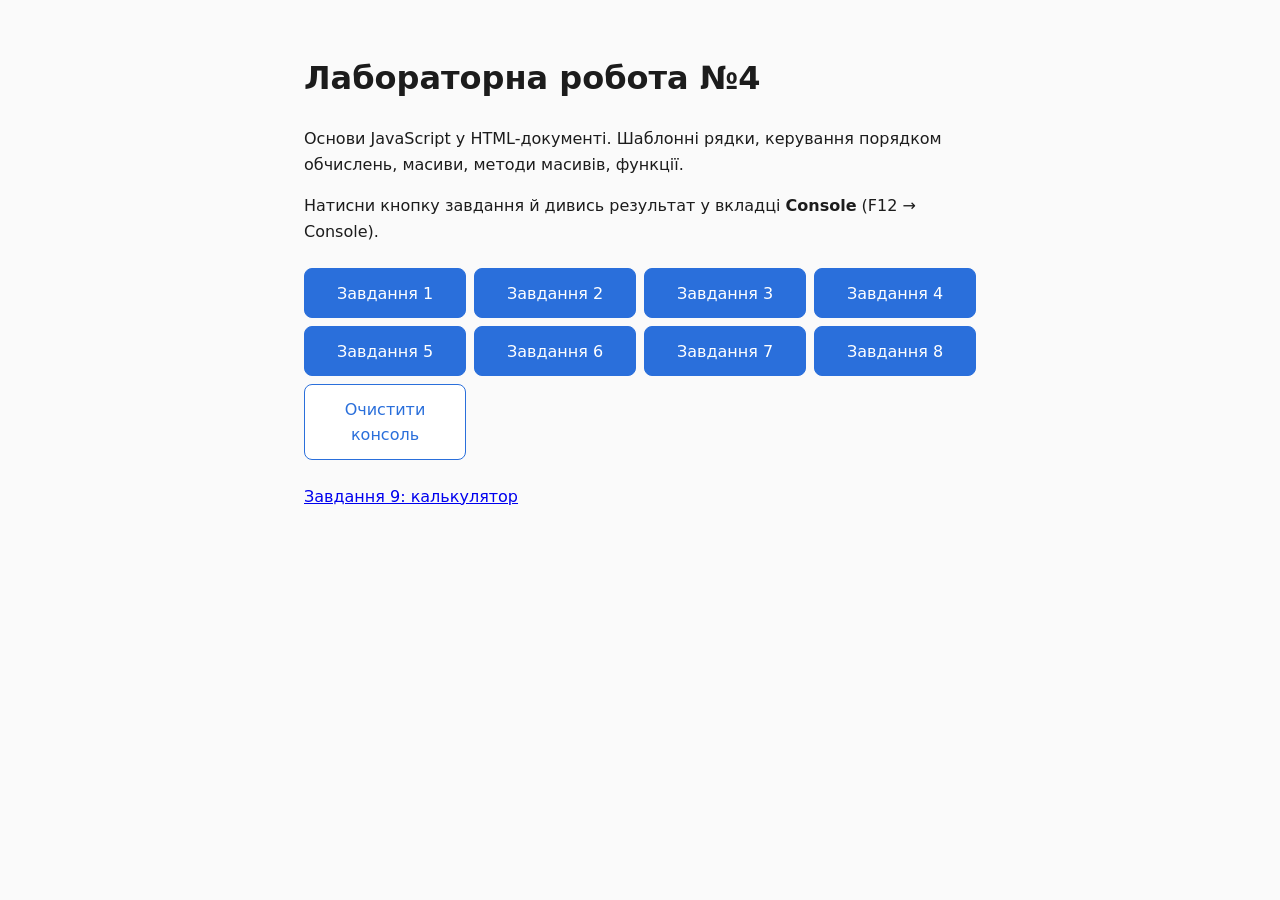
==== index.html @ 370f6a35 "Lab 4: task 1-9" ====
<!DOCTYPE html>
<html lang="uk">
<head>
    <meta charset="UTF-8">
    <meta name="viewport" content="width=device-width, initial-scale=1">
    <title>ЛР №4 — Основи JavaScript</title>
    <link rel="icon" href="data:,">
    <link rel="stylesheet" href="style.css">
</head>
<body>
    <main>
        <h1>Лабораторна робота №4</h1>
        <p>Основи JavaScript у HTML-документі. Шаблонні рядки, керування порядком обчислень, масиви, методи масивів, функції.</p>
        <p>Натисни кнопку завдання й дивись результат у вкладці <strong>Console</strong> (F12 → Console).</p>

        <section class="task-buttons">
            <button data-task="1">Завдання 1</button>
            <button data-task="2">Завдання 2</button>
            <button data-task="3">Завдання 3</button>
            <button data-task="4">Завдання 4</button>
            <button data-task="5">Завдання 5</button>
            <button data-task="6">Завдання 6</button>
            <button data-task="7">Завдання 7</button>
            <button data-task="8">Завдання 8</button>
            <button id="clear-console" class="secondary">Очистити консоль</button>
        </section>

        <p><a href="calculator.html">Завдання 9: калькулятор</a></p>
    </main>

  <script src="js/lesson-4.js"></script>
</body>
</html>
---- style.css ----
body {
    font-family: system-ui, sans-serif;
    line-height: 1.6;
    margin: 0;
    padding: 2rem 1rem;
    color: #1c1c1c;
    background: #fafafa;
}

main {
    max-width: 42rem;
    margin: 0 auto;
}

.calc {
    max-width: 20rem;
    padding: 1rem;
    border: 1px solid #c9c9c9;
    border-radius: 0.75rem;
    background: #fff;
}

.calc-screen {
    min-height: 4.5rem;
    margin-bottom: 0.75rem;
    padding: 0.5rem 0.75rem;
    text-align: right;
    border-radius: 0.5rem;
    background: #f0f0f0;
    overflow: hidden;
}

.calc-expression {
    min-height: 1.25rem;
    font-size: 0.9rem;
    color: #666;
}

.calc-display {
    font-size: 2rem;
    font-variant-numeric: tabular-nums;
    overflow-wrap: anywhere;
}

.calc-keys {
    display: grid;
    grid-template-columns: repeat(4, 1fr);
    gap: 0.5rem;
}

.calc-keys button {
    padding: 0.8rem 0;
    font: inherit;
    font-size: 1.1rem;
    border: 1px solid #c9c9c9;
    border-radius: 0.5rem;
    background: #fafafa;
    cursor: pointer;
}

.calc-keys button:hover { 
    background: #eee; 
}

.calc-keys button:focus-visible { 
    outline: 2px solid #2a6fdb; 
    outline-offset: 2px; 
}

.calc-keys .op { 
    background: #e6eefc; 
}

.calc-keys .fn { 
    background: #f3f0e6; 
}

.calc-keys .eq { 
    grid-column: span 3; 
    background: #2a6fdb; 
    color: #fff; 
    border-color: #2a6fdb; 
}

.calc-keys .eq:hover { 
    background: #1f5bb8; 
}

.task-buttons {
    display: grid;
    grid-template-columns: repeat(auto-fill, minmax(9rem, 1fr));
    gap: 0.5rem;
    margin: 1.5rem 0;
}

.task-buttons button {
    padding: 0.7rem 1rem;
    font: inherit;
    border: 1px solid #2a6fdb;
    border-radius: 0.5rem;
    background: #2a6fdb;
    color: #fff;
    cursor: pointer;
}

.task-buttons button:hover { 
    background: #1f5bb8; 
}

.task-buttons button:focus-visible { 
    outline: 2px solid #1c1c1c; 
    outline-offset: 2px; 
}

.task-buttons button.secondary {
    background: #fff;
    color: #2a6fdb;
}

.task-buttons button.secondary:hover { 
    background: #e6eefc; 
}
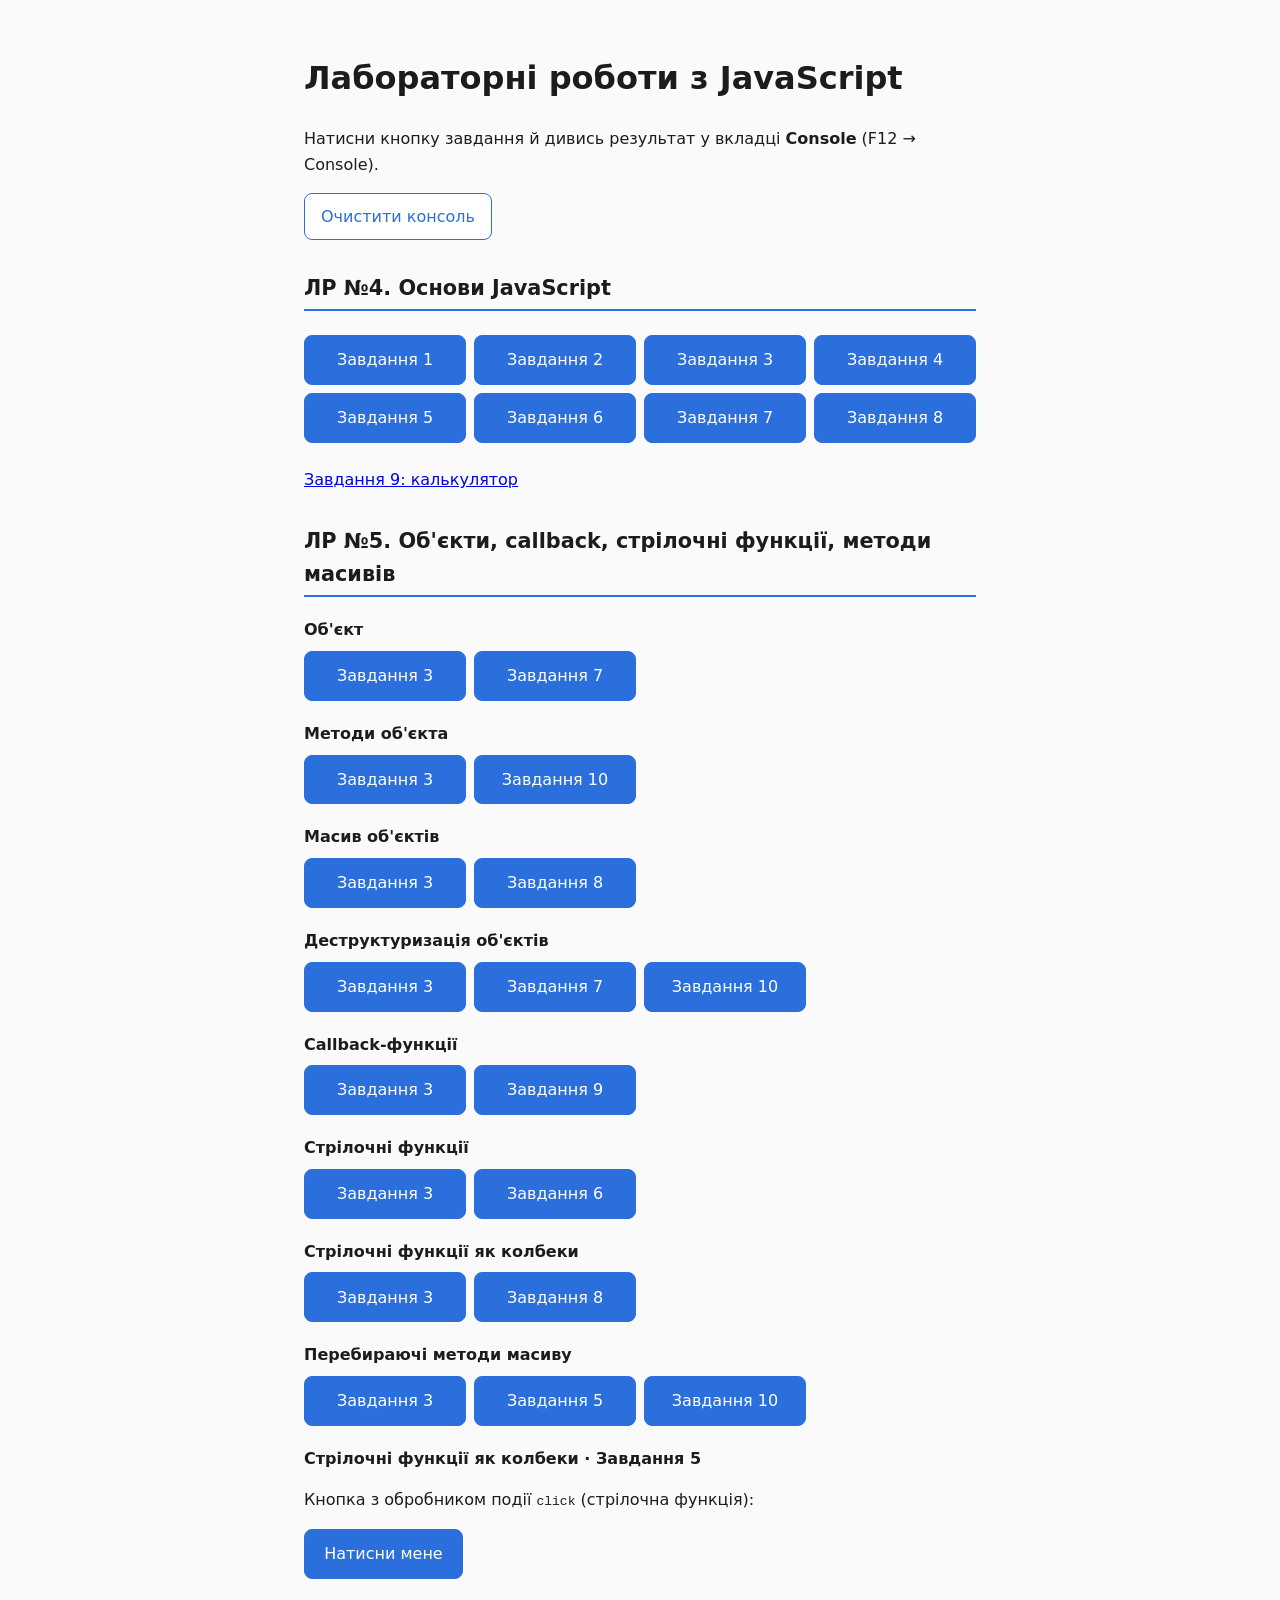
==== commit 72731646: "feat: add lab5" ====
--- a/index.html
+++ b/index.html
@@ -1,33 +1,106 @@
 <!DOCTYPE html>
 <html lang="uk">
 <head>
-    <meta charset="UTF-8">
-    <meta name="viewport" content="width=device-width, initial-scale=1">
-    <title>ЛР №4 — Основи JavaScript</title>
-    <link rel="icon" href="data:,">
-    <link rel="stylesheet" href="style.css">
+  <meta charset="UTF-8">
+  <meta name="viewport" content="width=device-width, initial-scale=1">
+  <title>ЛР №4–5 — JavaScript</title>
+  <link rel="icon" href="data:,">
+  <link rel="stylesheet" href="style.css">
 </head>
 <body>
-    <main>
-        <h1>Лабораторна робота №4</h1>
-        <p>Основи JavaScript у HTML-документі. Шаблонні рядки, керування порядком обчислень, масиви, методи масивів, функції.</p>
-        <p>Натисни кнопку завдання й дивись результат у вкладці <strong>Console</strong> (F12 → Console).</p>
+  <main>
+    <h1>Лабораторні роботи з JavaScript</h1>
+    <p>Натисни кнопку завдання й дивись результат у вкладці <strong>Console</strong> (F12 → Console).</p>
+    <p><button id="clear-console" class="secondary-btn">Очистити консоль</button></p>
 
-        <section class="task-buttons">
-            <button data-task="1">Завдання 1</button>
-            <button data-task="2">Завдання 2</button>
-            <button data-task="3">Завдання 3</button>
-            <button data-task="4">Завдання 4</button>
-            <button data-task="5">Завдання 5</button>
-            <button data-task="6">Завдання 6</button>
-            <button data-task="7">Завдання 7</button>
-            <button data-task="8">Завдання 8</button>
-            <button id="clear-console" class="secondary">Очистити консоль</button>
-        </section>
+    <section class="lab-section">
+      <h2>ЛР №4. Основи JavaScript</h2>
+      <div class="task-buttons">
+        <button data-task="1">Завдання 1</button>
+        <button data-task="2">Завдання 2</button>
+        <button data-task="3">Завдання 3</button>
+        <button data-task="4">Завдання 4</button>
+        <button data-task="5">Завдання 5</button>
+        <button data-task="6">Завдання 6</button>
+        <button data-task="7">Завдання 7</button>
+        <button data-task="8">Завдання 8</button>
+      </div>
+      <p><a href="calculator.html">Завдання 9: калькулятор</a></p>
+    </section>
 
-        <p><a href="calculator.html">Завдання 9: калькулятор</a></p>
-    </main>
+    <section class="lab-section">
+      <h2>ЛР №5. Об'єкти, callback, стрілочні функції, методи масивів</h2>
+      <div class="task-group">
+        <h3>Об'єкт</h3>
+        <div class="task-buttons">
+          <button data-task5="object3" data-label="Об'єкт · Завдання 3">Завдання 3</button>
+          <button data-task5="object7" data-label="Об'єкт · Завдання 7">Завдання 7</button>
+        </div>
+      </div>
+      <div class="task-group">
+        <h3>Методи об'єкта</h3>
+        <div class="task-buttons">
+          <button data-task5="methods3" data-label="Методи об'єкта · Завдання 3">Завдання 3</button>
+          <button data-task5="methods10" data-label="Методи об'єкта · Завдання 10">Завдання 10</button>
+        </div>
+      </div>
+      <div class="task-group">
+        <h3>Масив об'єктів</h3>
+        <div class="task-buttons">
+          <button data-task5="array3" data-label="Масив об'єктів · Завдання 3">Завдання 3</button>
+          <button data-task5="array8" data-label="Масив об'єктів · Завдання 8">Завдання 8</button>
+        </div>
+      </div>
+      <div class="task-group">
+        <h3>Деструктуризація об'єктів</h3>
+        <div class="task-buttons">
+          <button data-task5="destruct3" data-label="Деструктуризація об'єктів · Завдання 3">Завдання 3</button>
+          <button data-task5="destruct7" data-label="Деструктуризація об'єктів · Завдання 7">Завдання 7</button>
+          <button data-task5="destruct10" data-label="Деструктуризація об'єктів · Завдання 10">Завдання 10</button>
+        </div>
+      </div>
+      <div class="task-group">
+        <h3>Callback-функції</h3>
+        <div class="task-buttons">
+          <button data-task5="callback3" data-label="Callback-функції · Завдання 3">Завдання 3</button>
+          <button data-task5="callback9" data-label="Callback-функції · Завдання 9">Завдання 9</button>
+        </div>
+      </div>
+      <div class="task-group">
+        <h3>Стрілочні функції</h3>
+        <div class="task-buttons">
+          <button data-task5="arrow3" data-label="Стрілочні функції · Завдання 3">Завдання 3</button>
+          <button data-task5="arrow6" data-label="Стрілочні функції · Завдання 6">Завдання 6</button>
+        </div>
+      </div>
+      <div class="task-group">
+        <h3>Стрілочні функції як колбеки</h3>
+        <div class="task-buttons">
+          <button data-task5="arrowCb3" data-label="Стрілочні функції як колбеки · Завдання 3">Завдання 3</button>
+          <button data-task5="arrowCb8" data-label="Стрілочні функції як колбеки · Завдання 8">Завдання 8</button>
+        </div>
+      </div>
+      <div class="task-group">
+        <h3>Перебираючі методи масиву</h3>
+        <div class="task-buttons">
+          <button data-task5="iter3" data-label="Перебираючі методи масиву · Завдання 3">Завдання 3</button>
+          <button data-task5="iter5" data-label="Перебираючі методи масиву · Завдання 5">Завдання 5</button>
+          <button data-task5="iter10" data-label="Перебираючі методи масиву · Завдання 10">Завдання 10</button>
+        </div>
+      </div>
+
+      <div class="task-group">
+        <h3>Стрілочні функції як колбеки · Завдання 5</h3>
+        <p>Кнопка з обробником події <code>click</code> (стрілочна функція):</p>
+        <div class="demo">
+          <button id="click-button" type="button">Натисни мене</button>
+          <p id="click-output" role="status"></p>
+        </div>
+      </div>
+    </section>
+  </main>
 
   <script src="js/lesson-4.js"></script>
+  <script src="js/lesson-5.js"></script>
 </body>
 </html>
--- a/style.css
+++ b/style.css
@@ -1,122 +1,125 @@
 body {
-    font-family: system-ui, sans-serif;
-    line-height: 1.6;
-    margin: 0;
-    padding: 2rem 1rem;
-    color: #1c1c1c;
-    background: #fafafa;
+  font-family: system-ui, sans-serif;
+  line-height: 1.6;
+  margin: 0;
+  padding: 2rem 1rem;
+  color: #1c1c1c;
+  background: #fafafa;
 }
 
 main {
-    max-width: 42rem;
-    margin: 0 auto;
+  max-width: 42rem;
+  margin: 0 auto;
 }
 
+/* ---------- Калькулятор (завдання 9) ---------- */
 .calc {
-    max-width: 20rem;
-    padding: 1rem;
-    border: 1px solid #c9c9c9;
-    border-radius: 0.75rem;
-    background: #fff;
+  max-width: 20rem;
+  padding: 1rem;
+  border: 1px solid #c9c9c9;
+  border-radius: 0.75rem;
+  background: #fff;
 }
 
 .calc-screen {
-    min-height: 4.5rem;
-    margin-bottom: 0.75rem;
-    padding: 0.5rem 0.75rem;
-    text-align: right;
-    border-radius: 0.5rem;
-    background: #f0f0f0;
-    overflow: hidden;
+  min-height: 4.5rem;
+  margin-bottom: 0.75rem;
+  padding: 0.5rem 0.75rem;
+  text-align: right;
+  border-radius: 0.5rem;
+  background: #f0f0f0;
+  overflow: hidden;
 }
 
 .calc-expression {
-    min-height: 1.25rem;
-    font-size: 0.9rem;
-    color: #666;
+  min-height: 1.25rem;
+  font-size: 0.9rem;
+  color: #666;
 }
 
 .calc-display {
-    font-size: 2rem;
-    font-variant-numeric: tabular-nums;
-    overflow-wrap: anywhere;
+  font-size: 2rem;
+  font-variant-numeric: tabular-nums;
+  overflow-wrap: anywhere;
 }
 
 .calc-keys {
-    display: grid;
-    grid-template-columns: repeat(4, 1fr);
-    gap: 0.5rem;
+  display: grid;
+  grid-template-columns: repeat(4, 1fr);
+  gap: 0.5rem;
 }
 
 .calc-keys button {
-    padding: 0.8rem 0;
-    font: inherit;
-    font-size: 1.1rem;
-    border: 1px solid #c9c9c9;
-    border-radius: 0.5rem;
-    background: #fafafa;
-    cursor: pointer;
+  padding: 0.8rem 0;
+  font: inherit;
+  font-size: 1.1rem;
+  border: 1px solid #c9c9c9;
+  border-radius: 0.5rem;
+  background: #fafafa;
+  cursor: pointer;
 }
 
-.calc-keys button:hover { 
-    background: #eee; 
-}
+.calc-keys button:hover { background: #eee; }
+.calc-keys button:focus-visible { outline: 2px solid #2a6fdb; outline-offset: 2px; }
+.calc-keys .op { background: #e6eefc; }
+.calc-keys .fn { background: #f3f0e6; }
+.calc-keys .eq { grid-column: span 3; background: #2a6fdb; color: #fff; border-color: #2a6fdb; }
+.calc-keys .eq:hover { background: #1f5bb8; }
 
-.calc-keys button:focus-visible { 
-    outline: 2px solid #2a6fdb; 
-    outline-offset: 2px; 
-}
-
-.calc-keys .op { 
-    background: #e6eefc; 
-}
-
-.calc-keys .fn { 
-    background: #f3f0e6; 
-}
-
-.calc-keys .eq { 
-    grid-column: span 3; 
-    background: #2a6fdb; 
-    color: #fff; 
-    border-color: #2a6fdb; 
-}
-
-.calc-keys .eq:hover { 
-    background: #1f5bb8; 
-}
-
+/* ---------- Кнопки завдань ---------- */
 .task-buttons {
-    display: grid;
-    grid-template-columns: repeat(auto-fill, minmax(9rem, 1fr));
-    gap: 0.5rem;
-    margin: 1.5rem 0;
+  display: grid;
+  grid-template-columns: repeat(auto-fill, minmax(9rem, 1fr));
+  gap: 0.5rem;
+  margin: 1.5rem 0;
 }
 
 .task-buttons button {
-    padding: 0.7rem 1rem;
-    font: inherit;
-    border: 1px solid #2a6fdb;
-    border-radius: 0.5rem;
-    background: #2a6fdb;
-    color: #fff;
-    cursor: pointer;
+  padding: 0.7rem 1rem;
+  font: inherit;
+  border: 1px solid #2a6fdb;
+  border-radius: 0.5rem;
+  background: #2a6fdb;
+  color: #fff;
+  cursor: pointer;
 }
 
-.task-buttons button:hover { 
-    background: #1f5bb8; 
+.task-buttons button:hover { background: #1f5bb8; }
+.task-buttons button:focus-visible { outline: 2px solid #1c1c1c; outline-offset: 2px; }
+
+.task-buttons button.secondary {
+  background: #fff;
+  color: #2a6fdb;
 }
 
-.task-buttons button:focus-visible { 
-    outline: 2px solid #1c1c1c; 
-    outline-offset: 2px; 
+.task-buttons button.secondary:hover { background: #e6eefc; }
+
+/* ---------- ЛР №5: групи завдань ---------- */
+.lab-section { margin-top: 2rem; }
+.lab-section h2 { font-size: 1.3rem; border-bottom: 2px solid #2a6fdb; padding-bottom: 0.25rem; }
+.task-group { margin-top: 1.25rem; }
+.task-group h3 { font-size: 1rem; margin-bottom: 0.5rem; }
+.task-group .task-buttons { margin: 0; }
+
+.demo { display: flex; align-items: center; gap: 1rem; flex-wrap: wrap; }
+.demo button {
+  padding: 0.7rem 1.2rem;
+  font: inherit;
+  border: 1px solid #2a6fdb;
+  border-radius: 0.5rem;
+  background: #2a6fdb;
+  color: #fff;
+  cursor: pointer;
 }
+.demo button:hover { background: #1f5bb8; }
 
-.task-buttons button.secondary {
-    background: #fff;
-    color: #2a6fdb;
+.secondary-btn {
+  padding: 0.6rem 1rem;
+  font: inherit;
+  border: 1px solid #2a6fdb;
+  border-radius: 0.5rem;
+  background: #fff;
+  color: #2a6fdb;
+  cursor: pointer;
 }
-
-.task-buttons button.secondary:hover { 
-    background: #e6eefc; 
-}+.secondary-btn:hover { background: #e6eefc; }
